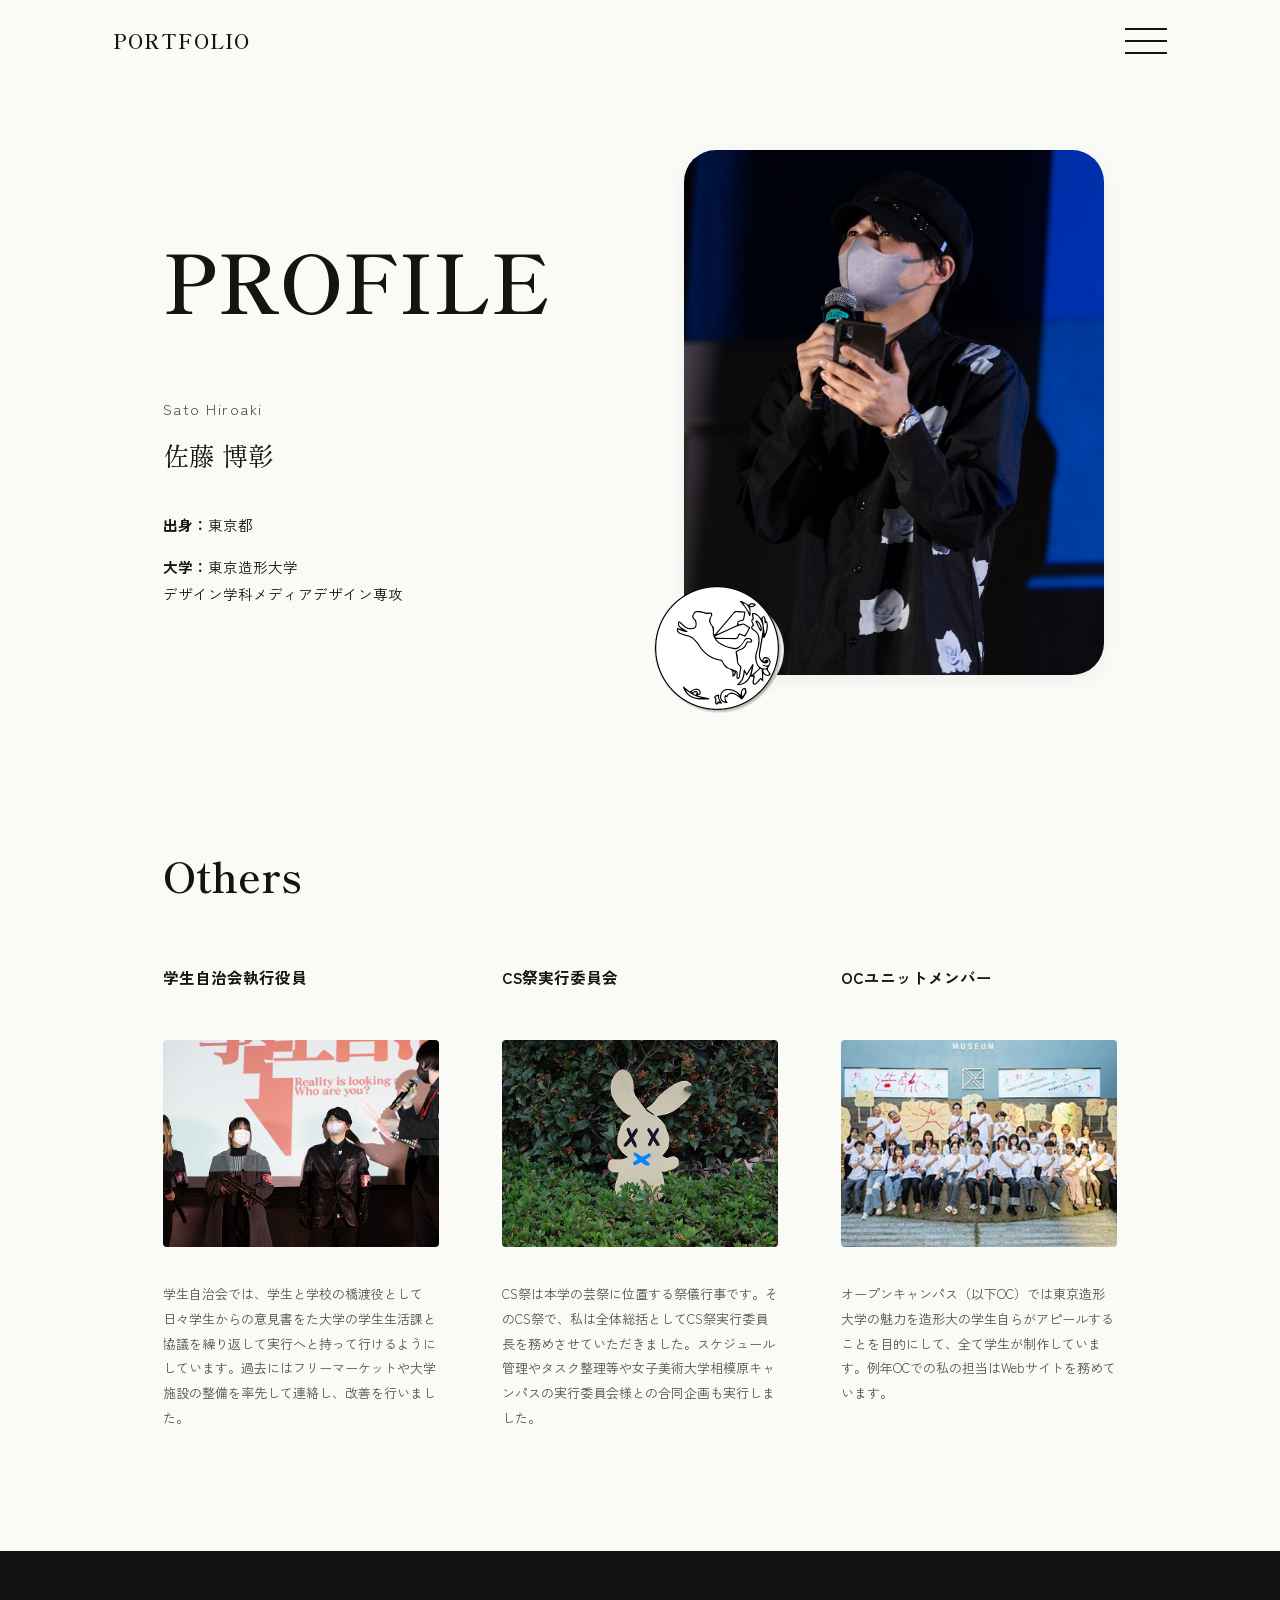
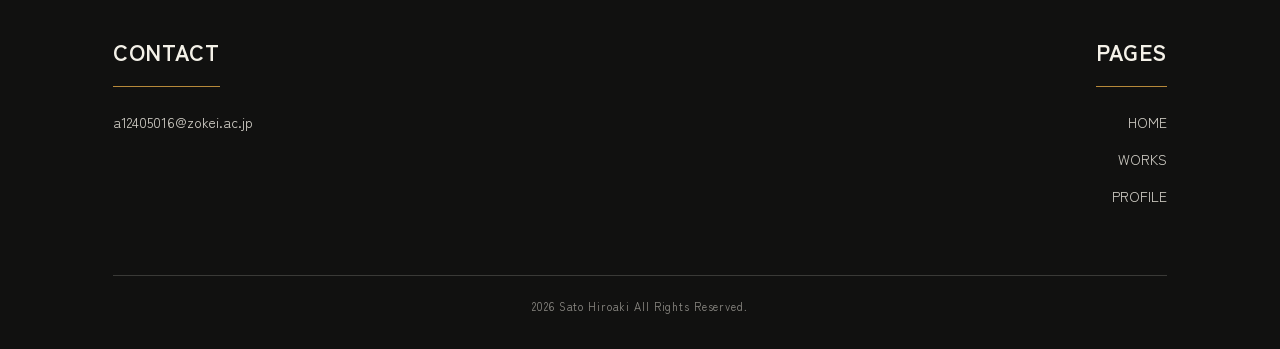
==== html/profile.html @ 1ff60f1c "Add files via upload" ====
<!DOCTYPE html>
<html lang="ja">

<head>
  <meta charset="UTF-8">
  <meta name="viewport" content="width=device-width, initial-scale=1.0">
  <title>PROFILE | Sato Hiroaki</title>
  <link rel="preconnect" href="https://fonts.googleapis.com">
  <link rel="preconnect" href="https://fonts.gstatic.com" crossorigin>
  <link
    href="https://fonts.googleapis.com/css2?family=Shippori+Mincho:wght@500;600;700&family=Zen+Kaku+Gothic+New:wght@400;500;700&display=swap"
    rel="stylesheet">
  <link rel="icon" href="../images/favicon.png">
  <link rel="stylesheet" href="../css/profile.css">
  <link rel="stylesheet" href="../css/footer.css">

</head>

<body>

  <header class="site-header">
    <a class="logo" href="../index.html">PORTFOLIO</a>
    <button class="menu-btn" aria-label="メニューを開く" aria-expanded="false" aria-controls="global-nav">
      <span></span><span></span><span></span>
    </button>
  </header>

  <nav class="nav-overlay" id="global-nav">
    <ul>
      <li><a href="../index.html">HOME</a></li>
      <li><a href="works.html">WORKS</a></li>
      <li><a href="profile.html">PROFILE</a></li>
    </ul>
  </nav>

  <section class="profile-hero">
    <div>
      <h1>PROFILE</h1>
      <div class="profile-name">
        <span class="en">Sato Hiroaki</span>
        <span class="jp">佐藤 博彰</span>
      </div>
      <div class="profile-facts">
        <p><b>出身：</b>東京都</p>
        <p><b>大学：</b>東京造形大学<br>デザイン学科メディアデザイン専攻</p>
      </div>
    </div>
    <div class="profile-photo">
      <div class="ph">
        <img src="../images/sato-hiroaki.jpg" alt="">
      </div>
      <div class="badge">
        <img src="../images/profileicon.png" alt="">
      </div>
    </div>
  </section>

  <section class="others">
    <h2>Others</h2>
    <div class="others-grid">

      <article class="others-card">
        <h3>学生自治会執行役員</h3>
        <div class="ph">
          <a href="https://x.com/TZU_jichikai" target="_blank" rel="noopener noreferrer">
            <img src="../images/profilejiichikai.png" alt="">
          </a>
        </div>
        <p>学生自治会では、学生と学校の橋渡役として日々学生からの意見書をた大学の学生生活課と協議を繰り返して実行へと持って行けるようにしています。過去にはフリーマーケットや大学施設の整備を率先して連絡し、改善を行いました。
        </p>
      </article>

      <article class="others-card">
        <h3>CS祭実行委員会</h3>
        <div class="ph">
          <a href="https://x.com/cs_fes_" target="_blank" rel="noopener noreferrer">
            <img src="../images/profilecsf.png" alt="">
          </a>

        </div>
        <p>
          CS祭は本学の芸祭に位置する祭儀行事です。そのCS祭で、私は全体総括としてCS祭実行委員長を務めさせていただきました。スケジュール管理やタスク整理等や女子美術大学相模原キャンパスの実行委員会様との合同企画も実行しました。
        </p>
      </article>

      <article class="others-card">
        <h3>OCユニットメンバー</h3>
        <div class="ph">
          <a href="https://x.com/TZUOPENCAMPUS" target="_blank" rel="noopener noreferrer">
            <img src="../images/profileoc.png" alt="">
          </a>
        </div>
        <p>オープンキャンパス（以下OC）では東京造形大学の魅力を造形大の学生自らがアピールすることを目的にして、全て学生が制作しています。例年OCでの私の担当はWebサイトを務めています。</p>
      </article>

    </div>
  </section>

  <footer class="site-footer">
    <div class="footer-grid">
      <div class="footer-col">
        <h3>CONTACT</h3>
        <a href="mailto:a12405016@zokei.ac.jp">a12405016@zokei.ac.jp</a>
      </div>
      <div class="footer-col right">
        <h3>PAGES</h3>
        <a href="../index.html">HOME</a>
        <a href="works.html">WORKS</a>
        <a href="profile.html">PROFILE</a>
      </div>
    </div>
    <div class="footer-bottom">2026 Sato Hiroaki All Rights Reserved.</div>
  </footer>

  <script src="../js/script.js"></script>
</body>

</html>
---- css/profile.css ----
@charset "UTF-8";

/* ==========================================================================
   SATO HIROAKI — PORTFOLIO
   Design tokens
   ========================================================================== */
:root {
    --bg: #FAFAF6;
    --ink: #15150F;
    --ink-soft: #57544A;
    --invert-bg: #111110;
    --invert-ink: #F4F1E8;
    --accent: #B7893A;
    --line: rgba(21, 21, 15, 0.14);
    --line-invert: rgba(244, 241, 232, 0.18);

    --serif: "Shippori Mincho", "Playfair Display", "Times New Roman", serif;
    --sans: "Zen Kaku Gothic New", "Inter", "Hiragino Kaku Gothic ProN", sans-serif;

    --container: 1180px;
    --gutter: clamp(24px, 8.8vw, 163px);
}

* {
    box-sizing: border-box;
    margin: 0;
    padding: 0;
}

html {
    scroll-behavior: smooth;
}

body {
    margin: 0;
    background: var(--bg);
    color: var(--ink);
    font-family: var(--sans);
    font-size: 16px;
    line-height: 1.9;
    -webkit-font-smoothing: antialiased;
}

img {
    max-width: 100%;
    display: block;
}

a {
    color: inherit;
    text-decoration: none;
}

h1,
h2,
h3 {
    font-family: var(--serif);
    margin: 0;
    font-weight: 600;
}

p {
    margin: 0;
}

ul {
    list-style: none;
    margin: 0;
    padding: 0;
}

button {
    font-family: inherit;
    cursor: pointer;
}

.wrap {
    max-width: var(--container);
    margin: 0 auto;
    padding-left: var(--gutter);
    padding-right: var(--gutter);
}

/* Placeholder image blocks — swap in real images later */
.ph {
    background:
        linear-gradient(135deg, var(--placeholder) 0%, #C9C5B8 100%);
    border-radius: 4px;
    position: relative;
    overflow: hidden;
    display: flex;
    align-items: center;
    justify-content: center;
}

.ph::after {
    content: "IMAGE";
    font-family: var(--sans);
    font-size: 11px;
    letter-spacing: .18em;
    color: rgba(21, 21, 15, 0.35);
}

.ph.dark {
    background: linear-gradient(135deg, var(--placeholder-dark) 0%, #191917 100%);
}

.ph.dark::after {
    color: rgba(244, 241, 232, 0.35);
}


/* ==========================================================================
  Header / nav
   ========================================================================== */
.menu-btn {
    width: 42px;
    height: 28px;
    position: relative;
    background: none;
    border: none;
    cursor: pointer;
    color: inherit;
}

/* ★ヘッダーのロゴのスタイルも profile.css に不足しています */
.logo {
    font-family: var(--serif);
    font-size: 20px;
    letter-spacing: .06em;
    font-weight: 600;
}

.site-header {
    position: fixed;
    top: 0;
    left: 0;
    right: 0;
    /* オーバーレイ表示中も、同じ位置の×ボタンを操作できるようにする */
    z-index: 210;
    display: flex;
    align-items: center;
    justify-content: space-between;
    padding: 22px var(--gutter);
    mix-blend-mode: normal;
}

.site-header.on-dark {
    color: var(--invert-ink);
}

/* ホームはヘッダー内にメニューボタンだけを置くため、右端へ寄せる */
.home-header .menu-btn {
    margin-left: auto;
}

.menu-btn span {
    position: absolute;
    left: 0;
    right: 0;
    height: 2px;
    background: currentColor;
    transition: transform .3s ease, opacity .3s ease;
}

.menu-btn span:nth-child(1) {
    top: 1px;
}

.menu-btn span:nth-child(2) {
    top: 13px;
}

.menu-btn span:nth-child(3) {
    top: 25px;
}

.menu-btn.open span:nth-child(1) {
    transform: translateY(12px) rotate(45deg);
}

.menu-btn.open span:nth-child(2) {
    opacity: 0;
}

.menu-btn.open span:nth-child(3) {
    transform: translateY(-12px) rotate(-45deg);
}

/* メニュー背景の上でも×を見やすく保つ */
.menu-btn.open {
    color: var(--invert-ink);
}

.nav-overlay {
    position: fixed;
    inset: 0;
    background: var(--invert-bg);
    color: var(--invert-ink);
    z-index: 200;
    display: flex;
    align-items: center;
    justify-content: center;
    opacity: 0;
    visibility: hidden;
    transition: opacity .4s ease, visibility .4s ease;
}

.nav-overlay.open {
    opacity: 1;
    visibility: visible;
}

.nav-overlay ul {
    display: flex;
    flex-direction: column;
    gap: 22px;
    text-align: center;
}

.nav-overlay a {
    font-family: var(--serif);
    font-size: clamp(28px, 6vw, 44px);
    letter-spacing: .04em;
}

.nav-overlay a:hover {
    color: var(--accent);
}






/* ==========================================================================
  Profile page
========================================================================== */
.profile-hero {
    padding: 150px var(--gutter) 100px;
    max-width: var(--container);
    margin: 0 auto;
    display: grid;
    grid-template-columns: 1fr 1fr;
    gap: 60px;
    align-items: center;
}

.profile-hero h1 {
    font-size: clamp(48px, 9vw, 80px);
    margin-bottom: 40px;
}

.profile-name .en {
    font-family: var(--sans);
    font-size: 15px;
    letter-spacing: .1em;
    color: var(--ink-soft);
    display: block;
    margin-bottom: 6px;
}

.profile-name .jp {
    font-family: var(--serif);
    font-size: 26px;
    margin-bottom: 32px;
    display: block;
}

.profile-facts p {
    margin-bottom: 14px;
    font-size: 14.5px;
}

.profile-facts b {
    font-weight: 600;
}

.profile-photo {
    position: relative;
    width: 100%;
    max-width: 420px;
    /* ★ここで全体のサイズを小さく絞ります（お好みで調整してください） */
    margin: 0 auto;
}

.profile-photo .ph {
    aspect-ratio: 4/5;
    border-radius: 32px;
    /* ★添付画像のような大きめの角丸にする */
    box-shadow: 0 4px 20px rgba(0, 0, 0, 0.05);
    /* ほんのり影をつける */
}

.profile-photo .badge {
    position: absolute;
    bottom: -30px;
    left: -30px;
    width: 130px;
    /* 丸のサイズを画像に合わせて少し大きく指定 */
    height: 110px;
    border-radius: 50%;
    background: var(--bg);
    border: 1px solid var(--line);
    display: flex;
    align-items: center;
    justify-content: center;
}

.badge {
    position: relative;
    z-index: 20;
}

.others {
    padding: 60px var(--gutter) 120px;
    max-width: var(--container);
    margin: 0 auto;
}

.others h2 {
    font-size: clamp(30px, 5vw, 42px);
    margin-bottom: 48px;
}

.others-grid {
    display: grid;
    grid-template-columns: repeat(3, 1fr);
    gap: 63px;
}

.others-card h3 {
    font-family: var(--sans);
    font-weight: 600;
    font-size: 15.5px;
    margin-bottom: 48px;
}

.others-card .ph {
    aspect-ratio: 4/3;
    margin-bottom: 35px;
}

.others-card p {
    font-size: 13px;
    color: var(--ink-soft);
}

/* ==========================================================================
   ph（画像プレースホルダー）の画像表示調整
========================================================================== */

/* 1. 画像を枠（4:3などの比率）いっぱいに綺麗に広げる */
.ph img {
    position: absolute;
    top: 0;
    left: 0;
    width: 100%;
    height: 100%;
    object-fit: cover;
    /* 比率を保ったまま、隙間なく綺麗に収めます */
    z-index: 2;
}

/* 2. 中に画像（img）があるときは、後ろの「IMAGE」という文字を非表示にする */
.ph:has(img)::after {
    display: none;
}

/* 3. 中に画像があるときは、隙間から見えてしまう背景グラデーションを透明にする */
.ph:has(img) {
    background: transparent;
}
---- css/footer.css ----
@charset "UTF-8";

/* ==========================================================================
  Footer
========================================================================== */
.site-footer {
    background: var(--invert-bg);
    color: var(--invert-ink);
    padding: 80px var(--gutter) 32px;
}

.footer-grid {
    max-width: var(--container);
    margin: 0 auto;
    display: grid;
    grid-template-columns: 1fr 1fr;
    gap: 40px;
}

.footer-col h3 {
    font-family: var(--sans);
    font-weight: 600;
    font-size: 22px;
    letter-spacing: .04em;
    padding-bottom: 14px;
    border-bottom: 1px solid var(--accent);
    display: inline-block;
    margin-bottom: 22px;
}

.footer-col.right {
    text-align: right;
}

.footer-col.right h3 {
    border-color: var(--accent);
}

.footer-col a,
.footer-col p {
    display: block;
    font-size: 14px;
    color: rgba(244, 241, 232, 0.85);
    margin-bottom: 10px;
}

.footer-col.right a:hover {
    color: var(--accent);
}

.footer-bottom {
    max-width: var(--container);
    margin: 56px auto 0;
    padding-top: 20px;
    border-top: 1px solid var(--line-invert);
    text-align: center;
    font-size: 11px;
    letter-spacing: .08em;
    color: rgba(244, 241, 232, 0.55);
}
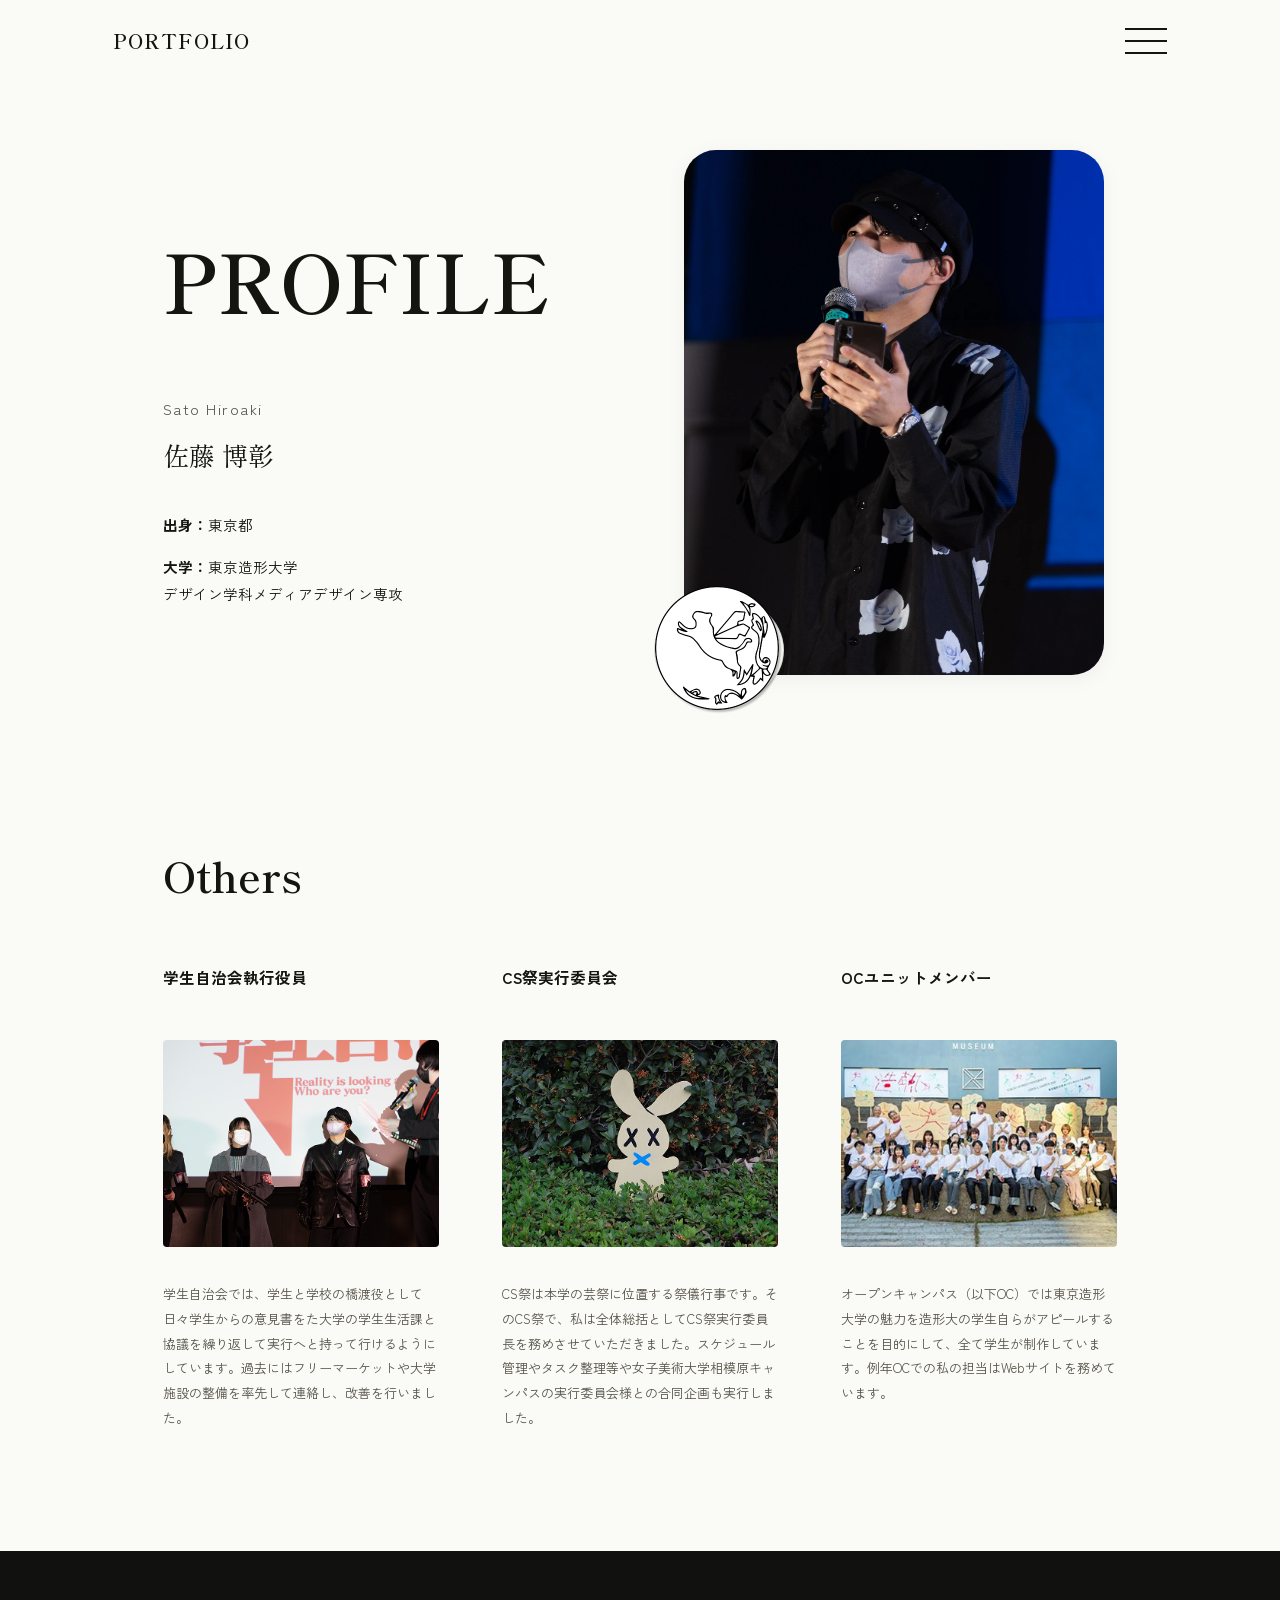
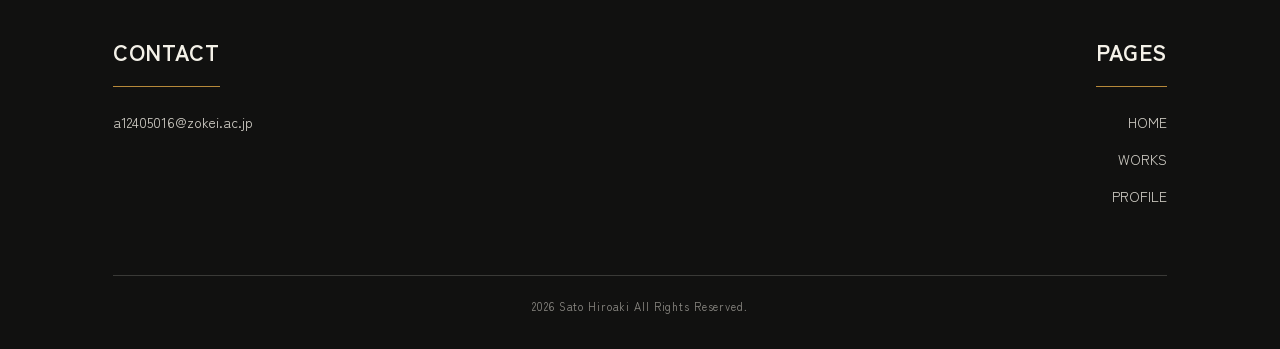
==== commit 7bb06b45: "Add files via upload" ====
--- a/html/profile.html
+++ b/html/profile.html
@@ -47,7 +47,7 @@
     </div>
     <div class="profile-photo">
       <div class="ph">
-        <img src="../images/sato-hiroaki.jpg" alt="">
+        <img src="../images/sato-hiroaki.webp" alt="佐藤博彰">
       </div>
       <div class="badge">
         <img src="../images/profileicon.png" alt="">
--- a/css/profile.css
+++ b/css/profile.css
@@ -109,6 +109,14 @@
     color: rgba(244, 241, 232, 0.35);
 }
 
+.ph {
+    transition: transform .3s ease;
+    transform-origin: center center;
+}
+
+.ph:hover {
+    transform: scale(1.02);
+}
 
 /* ==========================================================================
   Header / nav
